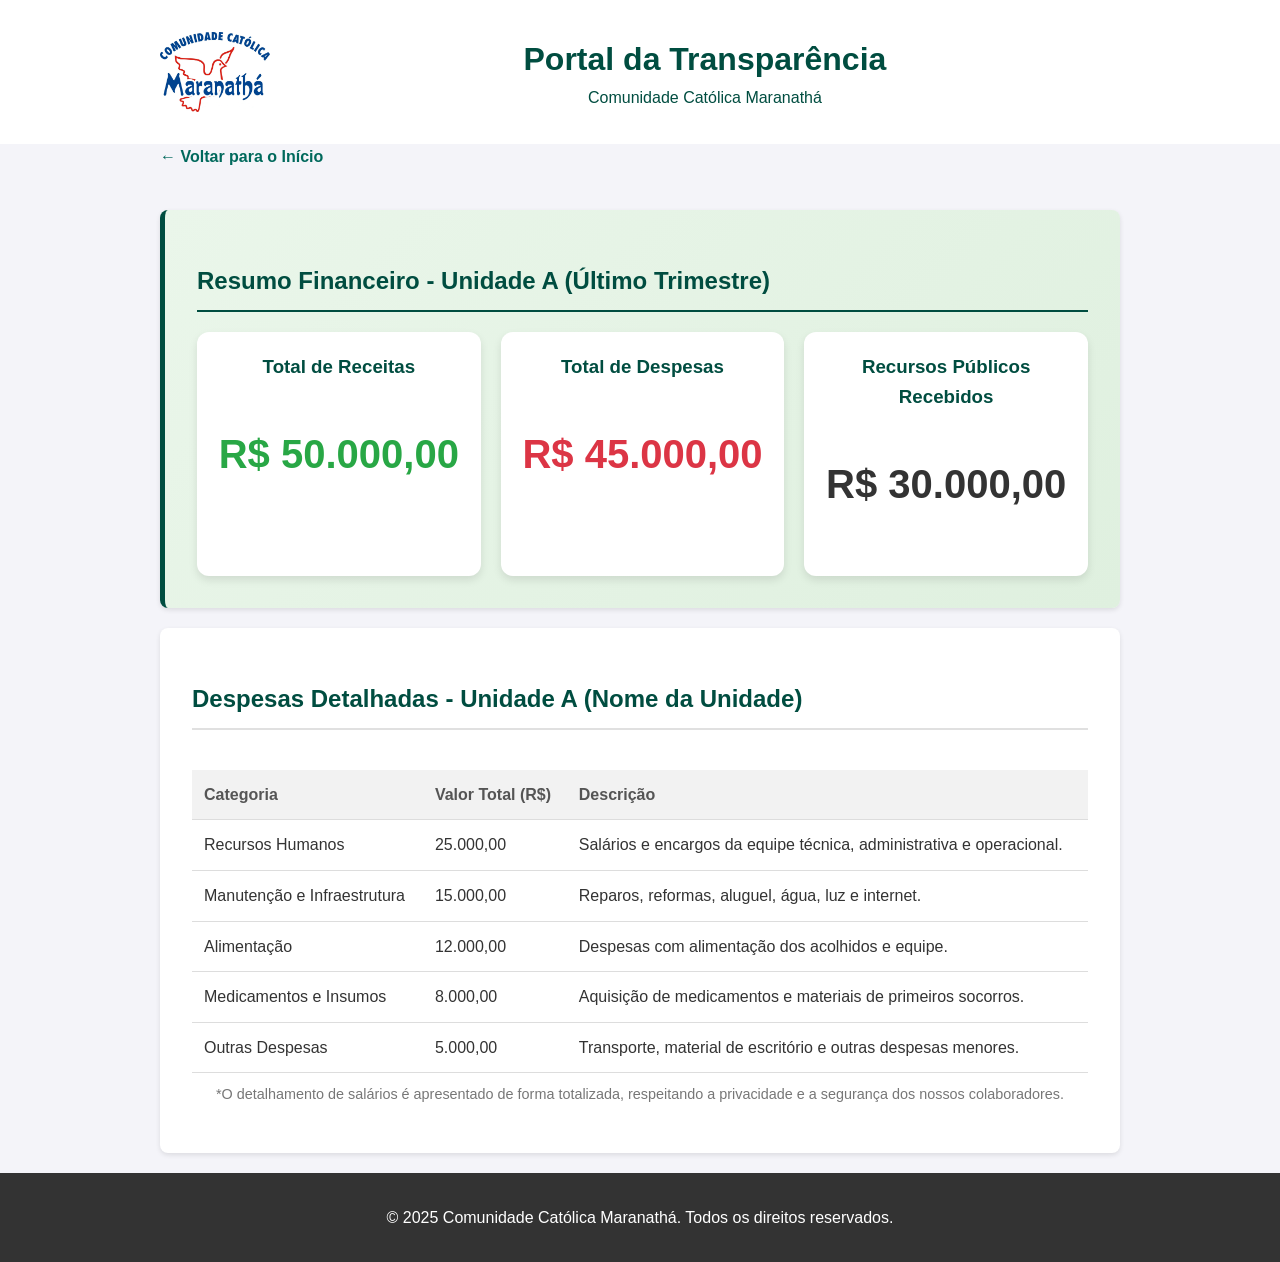
==== unidade-a.html @ f8cf5626 "primeiro dia" ====
<!DOCTYPE html>
<html lang="pt-BR">
<head>
    <meta charset="UTF-8">
    <meta name="viewport" content="width=device-width, initial-scale=1.0">
    <title>Unidade A - Portal da Transparência</title>
    <link rel="stylesheet" href="style.css">
</head>
<body>

    <header>
        <div class="header-content container">
            <img src="./logo.png" alt="Logo da Comunidade Católica Maranathá" class="logo">
            <div class="header-text">
                <h1>Portal da Transparência</h1>
                <p>Comunidade Católica Maranathá</p>
            </div>
        </div>
    </header>

    <main class="container">
        
        <a href="index.html" class="back-link">&larr; Voltar para o Início</a>

        <section class="summary-section">
            <h2>Resumo Financeiro - Unidade A (Último Trimestre)</h2>
            <div class="summary-grid">
                <div class="summary-card">
                    <h3>Total de Receitas</h3>
                    <p class="value green-text">R$ 50.000,00</p>
                </div>
                <div class="summary-card">
                    <h3>Total de Despesas</h3>
                    <p class="value red-text">R$ 45.000,00</p>
                </div>
                <div class="summary-card">
                    <h3>Recursos Públicos Recebidos</h3>
                    <p class="value">R$ 30.000,00</p>
                </div>
            </div>
        </section>

        <section class="details-section">
            <h2>Despesas Detalhadas - Unidade A (Nome da Unidade)</h2>
            <div class="table-container">
                <table>
                    <thead>
                        <tr>
                            <th>Categoria</th>
                            <th>Valor Total (R$)</th>
                            <th>Descrição</th>
                        </tr>
                    </thead>
                    <tbody>
                        <tr>
                            <td>Recursos Humanos</td>
                            <td>25.000,00</td>
                            <td>Salários e encargos da equipe técnica, administrativa e operacional.</td>
                        </tr>
                        <tr>
                            <td>Manutenção e Infraestrutura</td>
                            <td>15.000,00</td>
                            <td>Reparos, reformas, aluguel, água, luz e internet.</td>
                        </tr>
                        <tr>
                            <td>Alimentação</td>
                            <td>12.000,00</td>
                            <td>Despesas com alimentação dos acolhidos e equipe.</td>
                        </tr>
                        <tr>
                            <td>Medicamentos e Insumos</td>
                            <td>8.000,00</td>
                            <td>Aquisição de medicamentos e materiais de primeiros socorros.</td>
                        </tr>
                        <tr>
                            <td>Outras Despesas</td>
                            <td>5.000,00</td>
                            <td>Transporte, material de escritório e outras despesas menores.</td>
                        </tr>
                    </tbody>
                </table>
            </div>
            <p class="note">*O detalhamento de salários é apresentado de forma totalizada, respeitando a privacidade e a segurança dos nossos colaboradores.</p>
        </section>

    </main>

    <footer>
        <div class="container">
            <p>&copy; 2025 Comunidade Católica Maranathá. Todos os direitos reservados.</p>
        </div>
    </footer>

</body>
</html>
---- style.css ----
/* Estilos Globais */
body {
    font-family: Arial, sans-serif;
    line-height: 1.6;
    margin: 0;
    padding: 0;
    background-color: #f4f4f9;
    color: #333;
}

.container {
    max-width: 960px;
    margin: auto;
    padding: 0 20px;
}

/* Header */
header {
    background-color: #ffffff;
    padding: 2rem 0;
    text-align: center;
}

/* Estilos para o Cabeçalho com a Logo */
.header-content {
    display: flex;
    align-items: center;
    justify-content: flex-start;
    padding: 0 20px;
    text-align: left;
}

.header-content .header-text {
    text-align: center;
    flex-grow: 1;
}

.header-content .header-text h1,
.header-content .header-text p {
    margin: 0;
    color: #004d40;
}

.logo {
    height: 80px;
    margin-right: 20px;
}

/* Centraliza o conteúdo principal para telas menores */
@media (max-width: 768px) {
    .header-content {
        flex-direction: column;
        align-items: center;
        text-align: center;
    }
    .logo {
        margin-right: 0;
        margin-bottom: 10px;
    }
}

/* Seções */
section {
    background: #fff;
    padding: 2rem;
    margin: 20px 0;
    border-radius: 8px;
    box-shadow: 0 2px 5px rgba(0,0,0,0.1);
}

h2 {
    color: #004d40;
    border-bottom: 2px solid #e0e0e0;
    padding-bottom: 10px;
}

/* NOVO ESTILO PARA O MENU DE UNIDADES */
.unit-nav {
    margin: 20px 0;
    padding: 20px;
    background-color: #eaf6ea;
    border-radius: 8px;
    box-shadow: 0 2px 5px rgba(0,0,0,0.1);
}

.unit-nav h3 {
    margin-top: 0;
    color: #004d40;
    text-align: center;
}

.unit-nav ul {
    list-style: none;
    padding: 0;
    display: grid;
    grid-template-columns: repeat(auto-fit, minmax(200px, 1fr));
    gap: 15px;
}

.unit-nav a {
    display: block;
    text-decoration: none;
    background-color: #ffffff;
    color: #004d40;
    font-weight: bold;
    text-align: center;
    padding: 20px;
    border-radius: 8px;
    box-shadow: 0 2px 5px rgba(0,0,0,0.1);
    transition: transform 0.3s ease, box-shadow 0.3s ease;
}

.unit-nav a:hover {
    transform: translateY(-5px);
    box-shadow: 0 4px 10px rgba(0,0,0,0.2);
}

/* NOVO ESTILO PARA O QUADRO INFORMATIVO (summary-grid) */
.summary-section {
    background: linear-gradient(135deg, #eaf6ea, #dff0df);
    border-left: 5px solid #004d40;
}

.summary-section h2 {
    color: #004d40;
    border-bottom: 2px solid #004d40;
}

.summary-grid {
    display: grid;
    grid-template-columns: repeat(auto-fit, minmax(200px, 1fr));
    gap: 20px;
}

.summary-card {
    background: #fff;
    padding: 20px;
    border-radius: 12px;
    text-align: center;
    box-shadow: 0 4px 8px rgba(0,0,0,0.1);
    transition: transform 0.3s ease, box-shadow 0.3s ease;
}

.summary-card:hover {
    transform: translateY(-5px);
    box-shadow: 0 6px 12px rgba(0,0,0,0.2);
}

.summary-card h3 {
    margin: 0 0 10px 0;
    color: #004d40;
}

.summary-card .value {
    font-size: 2.5rem;
    font-weight: bold;
}

.green-text { color: #28a745; }
.red-text { color: #dc3545; }

/* Tabela de Despesas */
.table-container {
    overflow-x: auto;
}

table {
    width: 100%;
    border-collapse: collapse;
    margin-top: 20px;
}

table th, table td {
    text-align: left;
    padding: 12px;
    border-bottom: 1px solid #ddd;
}

table th {
    background-color: #f2f2f2;
    color: #555;
}

.note {
    font-size: 0.9em;
    color: #777;
    margin-top: 10px;
    text-align: center;
}

/* Botões (Links) */
.report-links {
    display: flex;
    flex-wrap: wrap;
    gap: 15px;
    justify-content: center;
}

.button {
    display: inline-block;
    background-color: #00695c;
    color: #fff;
    padding: 10px 20px;
    text-decoration: none;
    border-radius: 5px;
    transition: background-color 0.3s ease;
}

.button:hover {
    background-color: #004d40;
}

/* Footer */
footer {
    text-align: center;
    padding: 1rem 0;
    background-color: #333;
    color: #fff;
    margin-top: 20px;
}

/* Estilo para o link de voltar */
.back-link {
    display: inline-block;
    margin-bottom: 20px;
    color: #00695c;
    text-decoration: none;
    font-weight: bold;
}

.back-link:hover {
    text-decoration: underline;
}
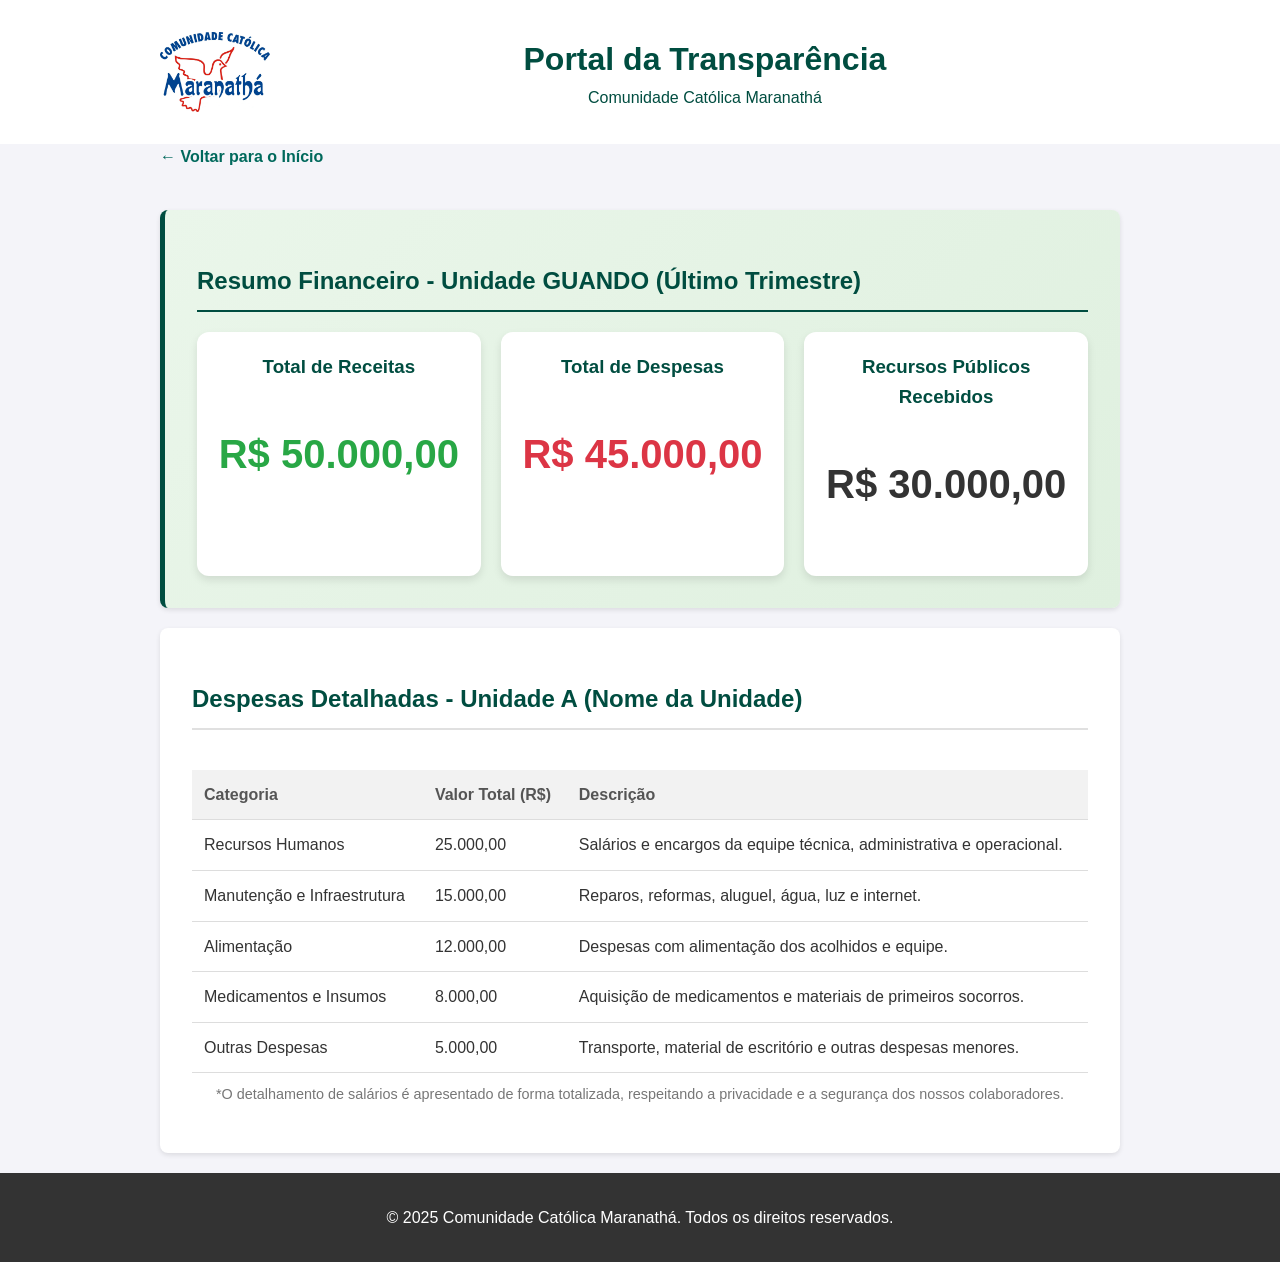
==== commit c1eaf627: "FALTA 2 UNIDADES" ====
--- a/unidade-a.html
+++ b/unidade-a.html
@@ -1,9 +1,10 @@
 <!DOCTYPE html>
 <html lang="pt-BR">
 <head>
+   
     <meta charset="UTF-8">
     <meta name="viewport" content="width=device-width, initial-scale=1.0">
-    <title>Unidade A - Portal da Transparência</title>
+    <title>Unidade GUANDU - Portal da Transparência</title>
     <link rel="stylesheet" href="style.css">
 </head>
 <body>
@@ -23,7 +24,7 @@
         <a href="index.html" class="back-link">&larr; Voltar para o Início</a>
 
         <section class="summary-section">
-            <h2>Resumo Financeiro - Unidade A (Último Trimestre)</h2>
+            <h2>Resumo Financeiro - Unidade GUANDO (Último Trimestre)</h2>
             <div class="summary-grid">
                 <div class="summary-card">
                     <h3>Total de Receitas</h3>
